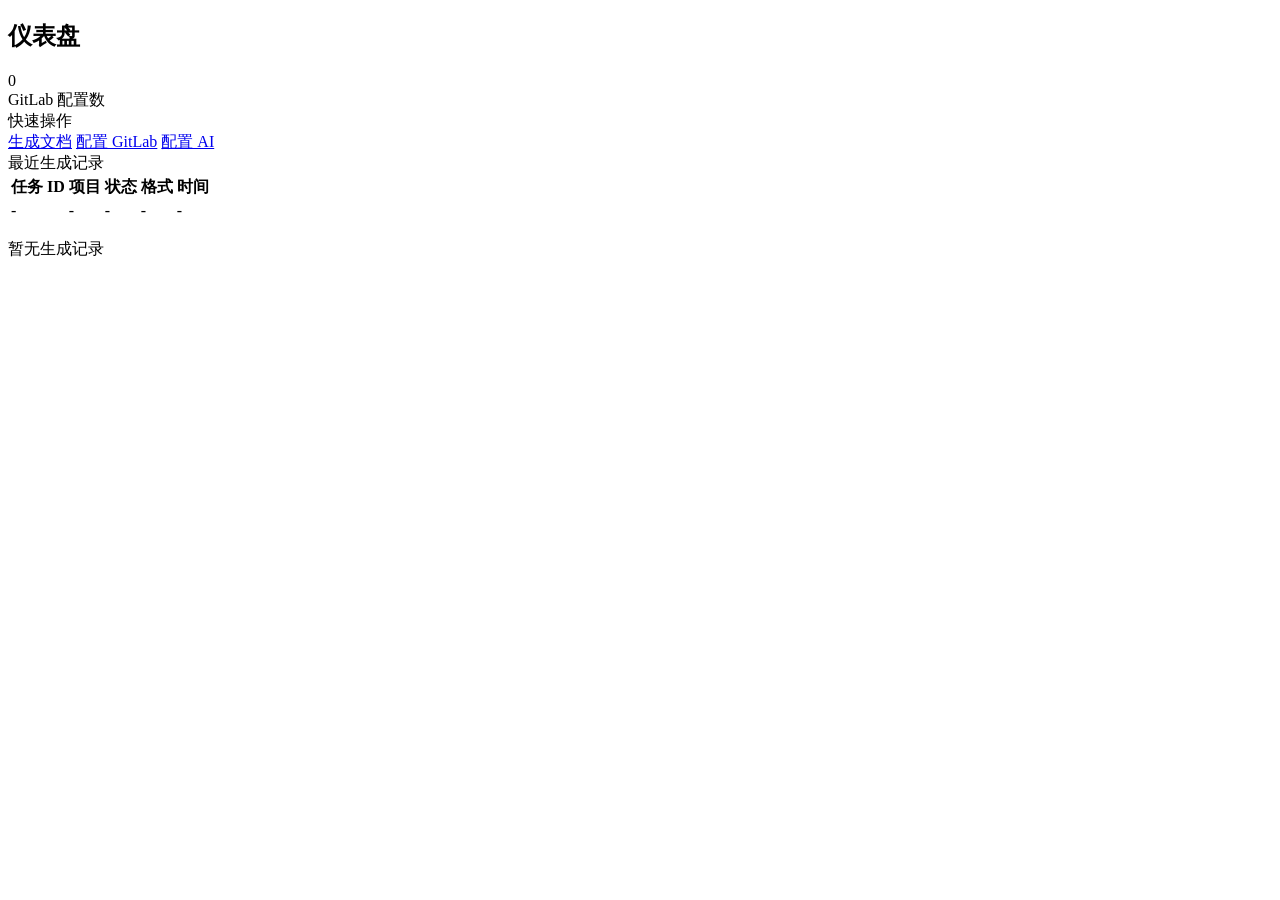
==== devops-ai-web/src/main/resources/templates/index.html @ c373dbd7 "feat(core): 添加AI分类器和配置管理功能 - 实现了AI分类器支持多种LLM供应商（DeepSeek、OpenAI、Anthropic） - 添加了AI配置页面用于设置API密钥和模型参数" ====
<!DOCTYPE html>
<html xmlns:th="http://www.thymeleaf.org">
<head>
    <meta charset="UTF-8">
    <meta name="viewport" content="width=device-width, initial-scale=1.0">
    <title>devops-ai - 仪表盘</title>
    <link rel="stylesheet" href="/css/bootstrap.min.css">
    <link rel="stylesheet" href="/css/app.css">
</head>
<body>
<div th:replace="fragments/sidebar :: sidebar"></div>
<div class="main-content">
    <h2 class="mb-4">仪表盘</h2>

    <div class="row">
        <div class="col-md-4">
            <div class="card stat-card">
                <div class="stat-number" th:text="${configCount}">0</div>
                <div class="stat-label">GitLab 配置数</div>
            </div>
        </div>
        <div class="col-md-8">
            <div class="card">
                <div class="card-header">快速操作</div>
                <div class="card-body">
                    <a href="/generate" class="btn btn-primary me-2">生成文档</a>
                    <a href="/config/gitlab" class="btn btn-secondary me-2">配置 GitLab</a>
                    <a href="/config/ai" class="btn btn-secondary">配置 AI</a>
                </div>
            </div>
        </div>
    </div>

    <div class="card mt-4">
        <div class="card-header">最近生成记录</div>
        <div class="card-body">
            <table class="table" th:if="${not #lists.isEmpty(recentLogs)}">
                <thead>
                <tr>
                    <th>任务 ID</th>
                    <th>项目</th>
                    <th>状态</th>
                    <th>格式</th>
                    <th>时间</th>
                </tr>
                </thead>
                <tbody>
                <tr th:each="log : ${recentLogs}">
                    <td th:text="${log.taskId}">-</td>
                    <td th:text="${log.projectId}">-</td>
                    <td><span class="badge" th:classappend="${log.status == 'completed'} ? 'bg-success' : (${log.status} == 'failed' ? 'bg-danger' : 'bg-warning')" th:text="${log.status}">-</span></td>
                    <td th:text="${log.format}">-</td>
                    <td th:text="${log.createdAt}">-</td>
                </tr>
                </tbody>
            </table>
            <p th:unless="${not #lists.isEmpty(recentLogs)}" class="text-muted">暂无生成记录</p>
        </div>
    </div>
</div>
</body>
</html>
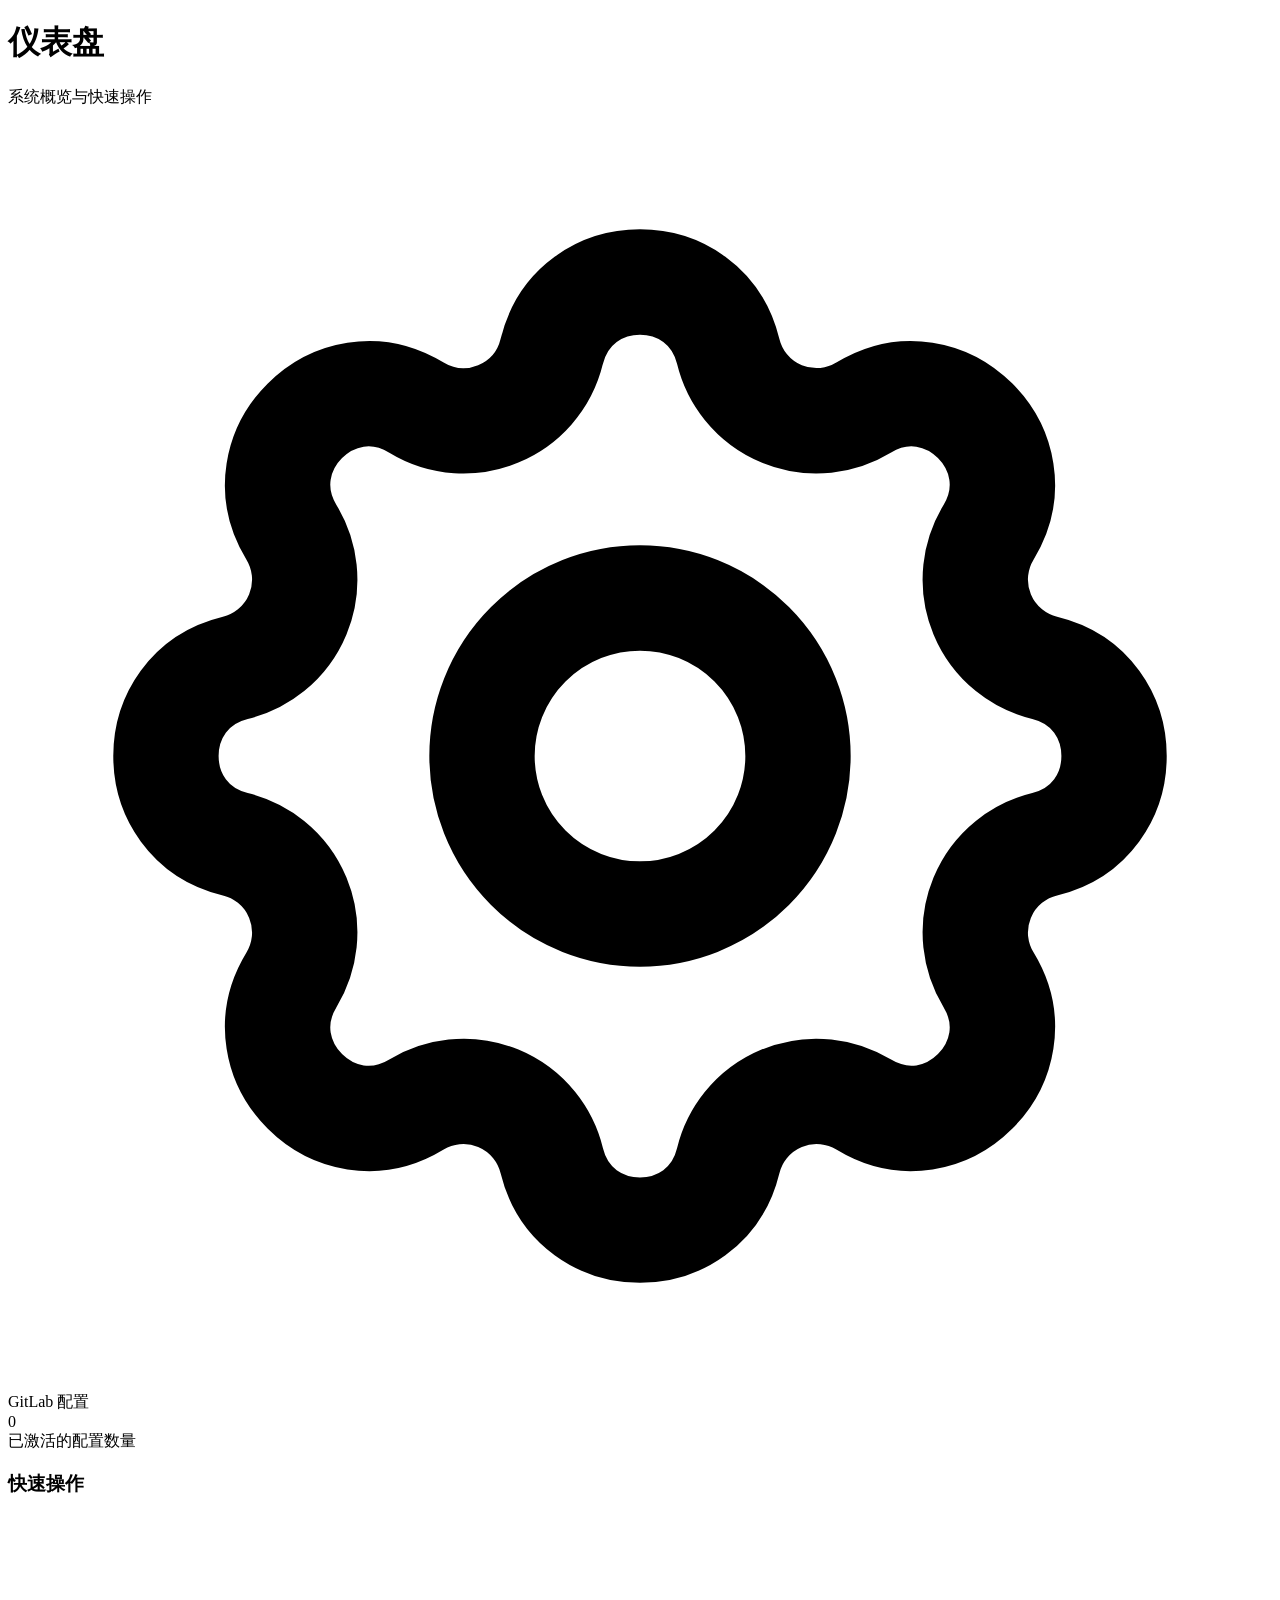
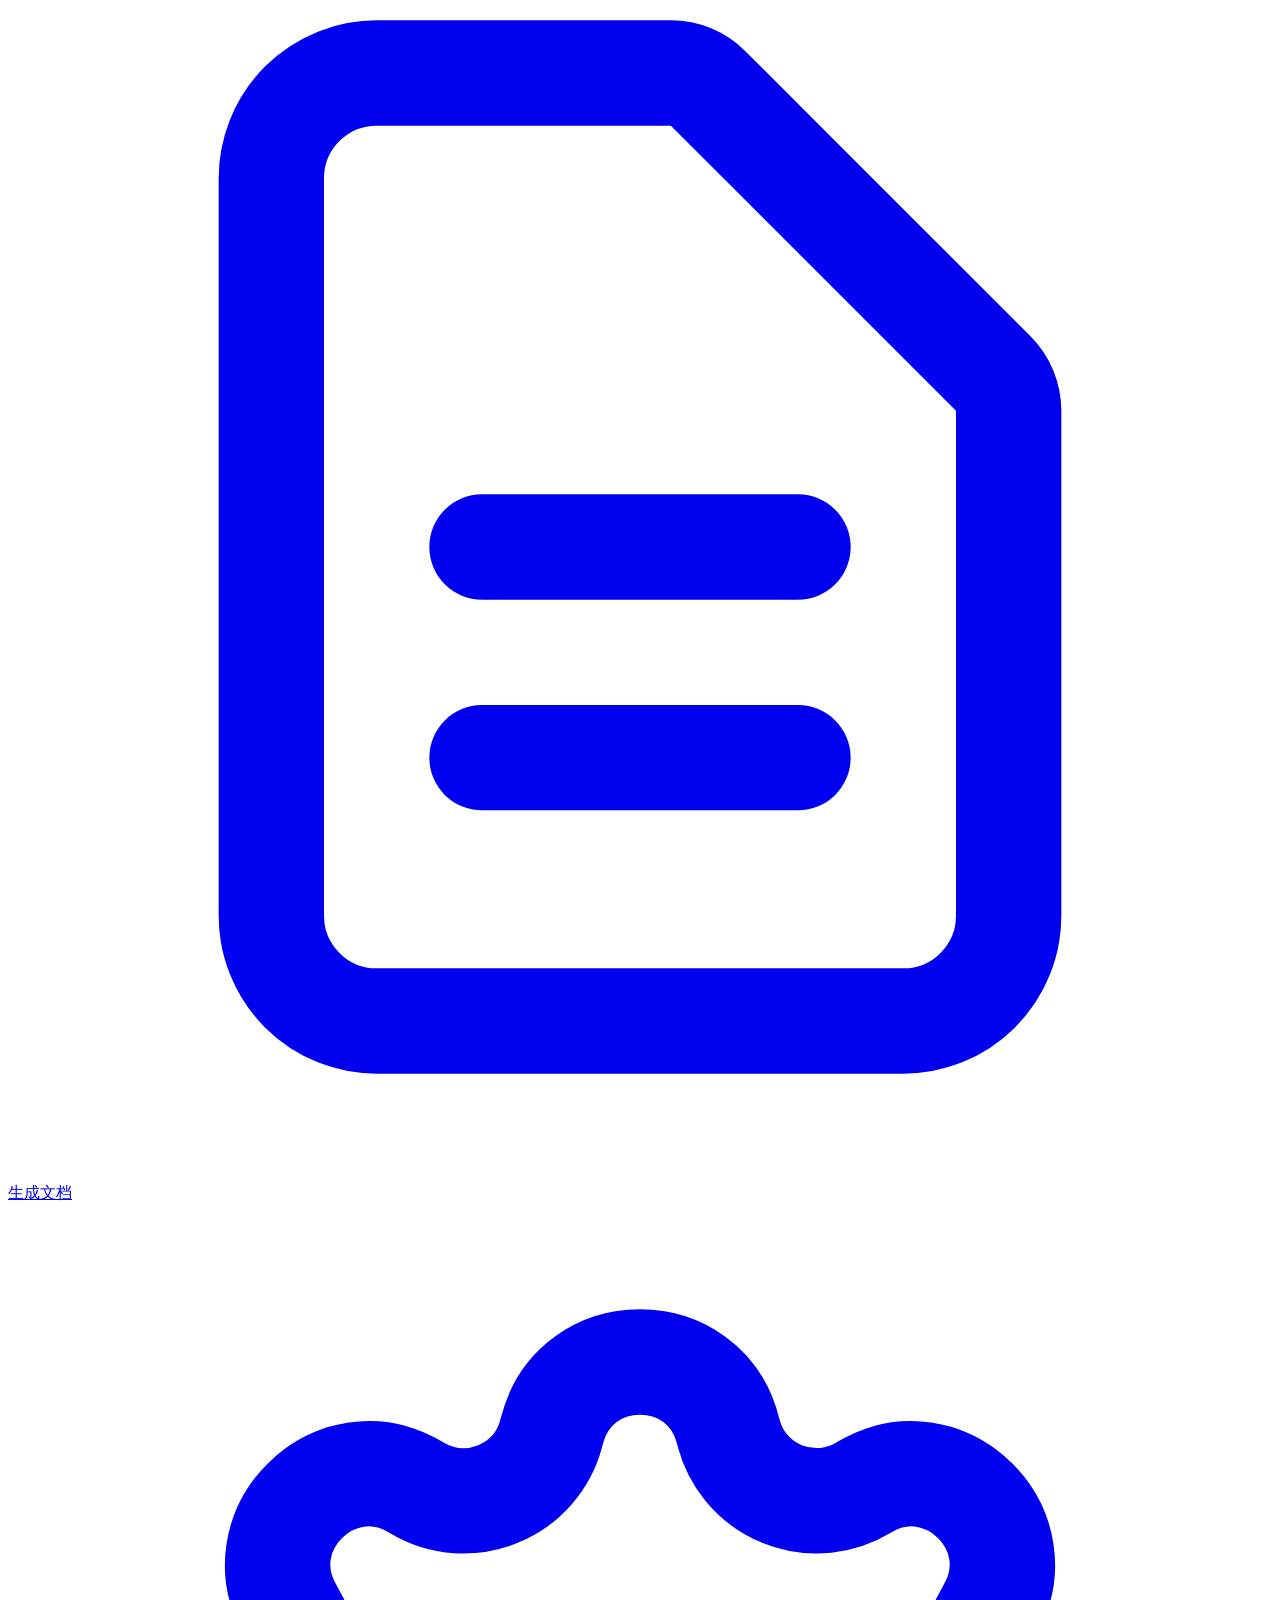
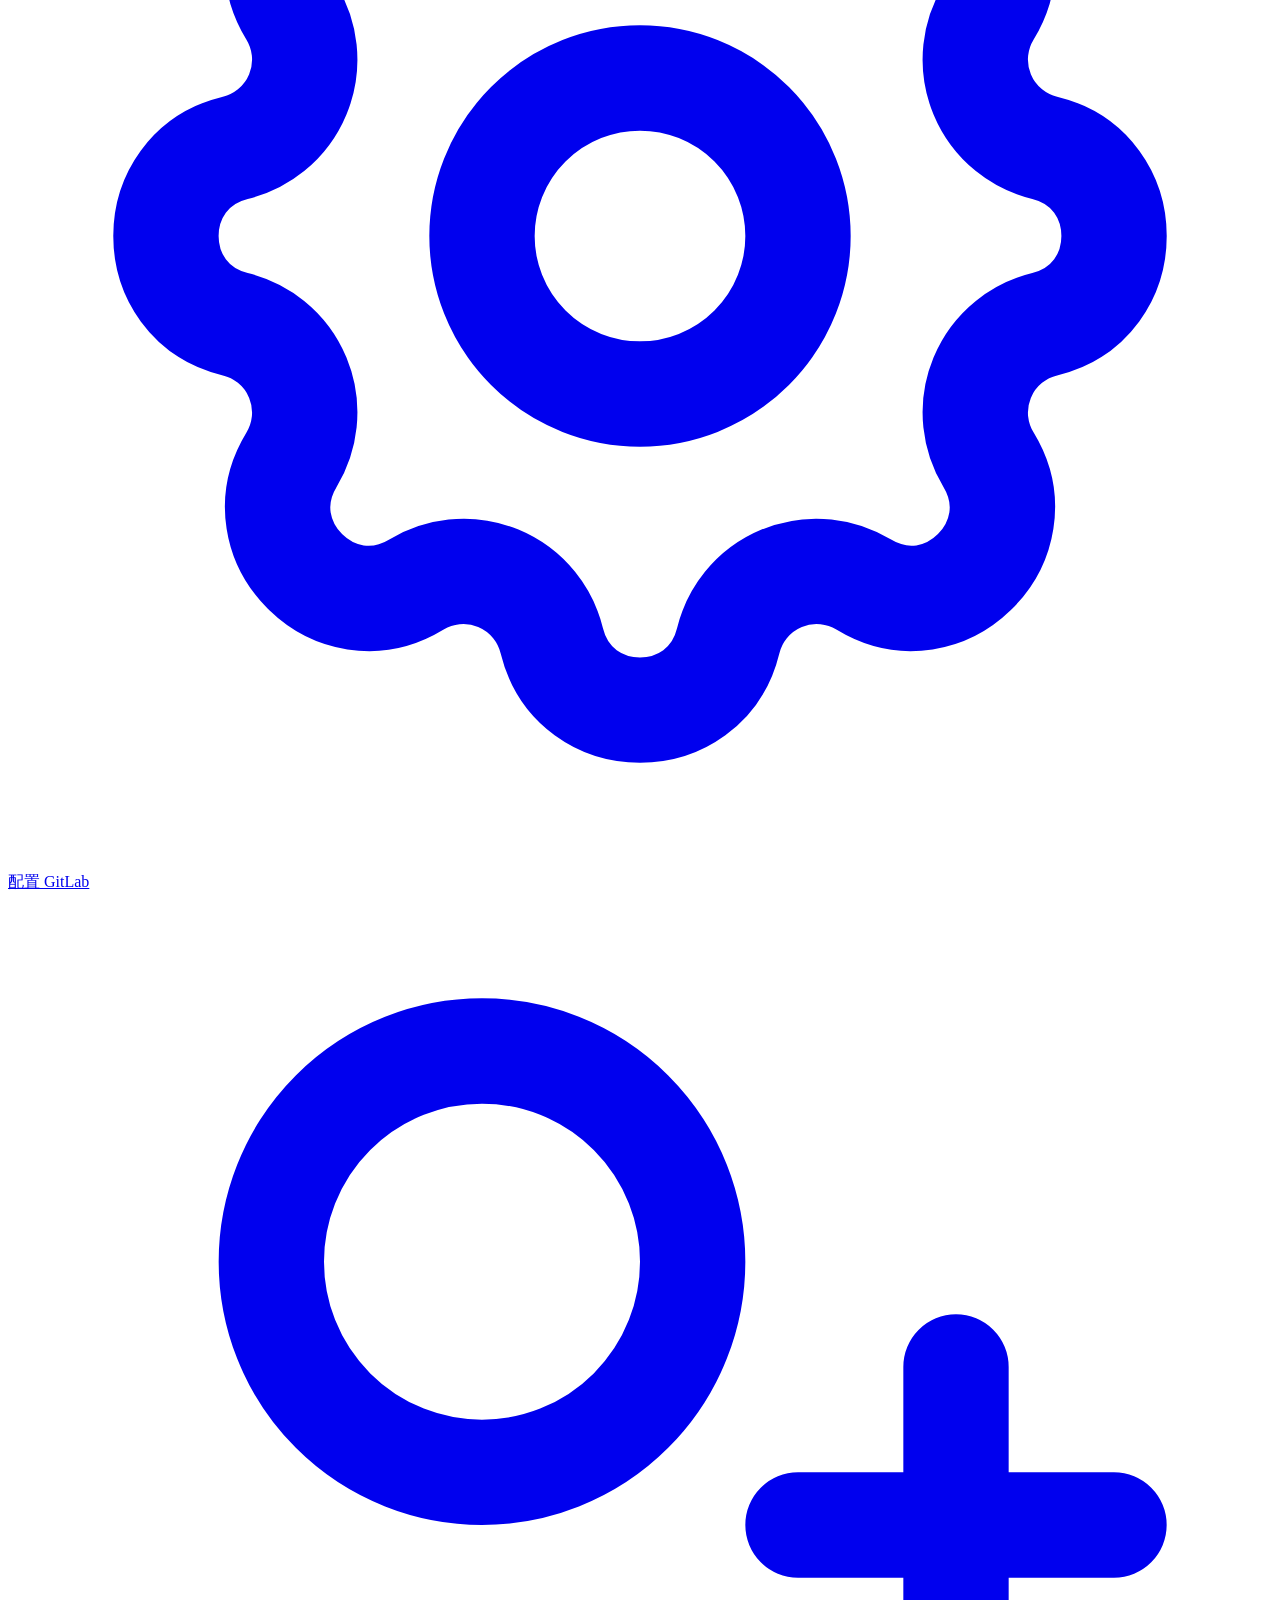
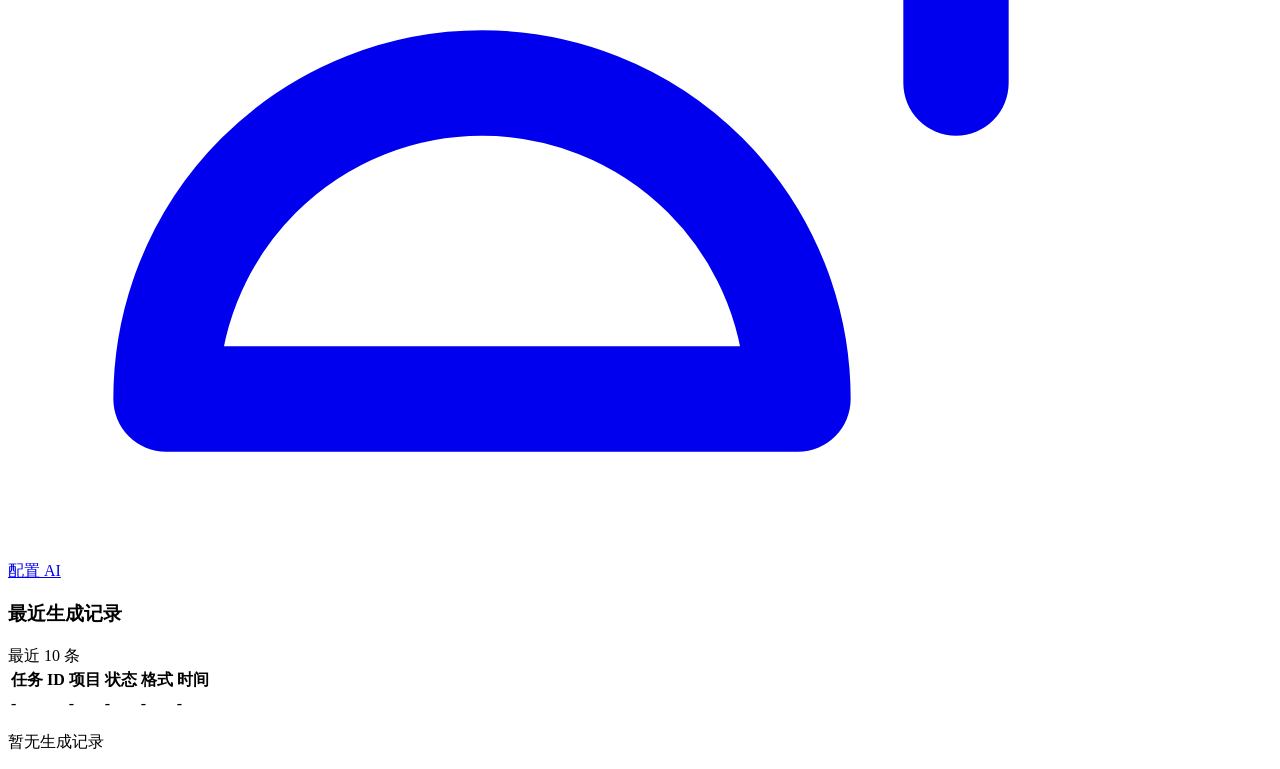
==== commit 2c3fac7c: "refactor(web): 重构AI配置页面并更新相关组件 - 替换Bootstrap样式为Tailwind CSS实现现代化UI设计 - 引入header fragment替代重复的头部标签 - " ====
--- a/devops-ai-web/src/main/resources/templates/index.html
+++ b/devops-ai-web/src/main/resources/templates/index.html
@@ -1,60 +1,99 @@
 <!DOCTYPE html>
-<html xmlns:th="http://www.thymeleaf.org">
-<head>
+<html xmlns:th="http://www.thymeleaf.org" class="bg-[#0A0E14]">
+<head th:replace="fragments/header :: header">
     <meta charset="UTF-8">
     <meta name="viewport" content="width=device-width, initial-scale=1.0">
-    <title>devops-ai - 仪表盘</title>
-    <link rel="stylesheet" href="/css/bootstrap.min.css">
-    <link rel="stylesheet" href="/css/app.css">
+    <title>仪表盘 - devops-ai</title>
 </head>
-<body>
+<body class="bg-[#0A0E14] text-[#E2E8F0] min-h-screen antialiased">
 <div th:replace="fragments/sidebar :: sidebar"></div>
-<div class="main-content">
-    <h2 class="mb-4">仪表盘</h2>
-
-    <div class="row">
-        <div class="col-md-4">
-            <div class="card stat-card">
-                <div class="stat-number" th:text="${configCount}">0</div>
-                <div class="stat-label">GitLab 配置数</div>
+<div class="ml-56 min-h-screen p-8">
+    <div class="max-w-7xl mx-auto">
+        <div class="flex items-center justify-between mb-8">
+            <div>
+                <h1 class="text-xl font-semibold text-[#F8FAFC] tracking-tight">仪表盘</h1>
+                <p class="text-sm text-[#64748B] mt-1">系统概览与快速操作</p>
             </div>
         </div>
-        <div class="col-md-8">
-            <div class="card">
-                <div class="card-header">快速操作</div>
-                <div class="card-body">
-                    <a href="/generate" class="btn btn-primary me-2">生成文档</a>
-                    <a href="/config/gitlab" class="btn btn-secondary me-2">配置 GitLab</a>
-                    <a href="/config/ai" class="btn btn-secondary">配置 AI</a>
+
+        <div class="grid grid-cols-12 gap-5">
+            <div class="col-span-12 lg:col-span-4">
+                <div class="bg-[#0F172A] rounded-xl border border-[#1E293B] p-6 card-hover">
+                    <div class="flex items-center gap-3 mb-3">
+                        <div class="w-10 h-10 rounded-lg bg-[#22C55E]/10 flex items-center justify-center">
+                            <svg class="w-5 h-5 text-[#22C55E]" fill="none" stroke="currentColor" viewBox="0 0 24 24">
+                                <path stroke-linecap="round" stroke-linejoin="round" stroke-width="2" d="M10.325 4.317c.426-1.756 2.924-1.756 3.35 0a1.724 1.724 0 002.573 1.066c1.543-.94 3.31.826 2.37 2.37a1.724 1.724 0 001.066 2.573c1.756.426 1.756 2.924 0 3.35a1.724 1.724 0 00-1.066 2.573c.94 1.543-.826 3.31-2.37 2.37a1.724 1.724 0 00-2.573 1.066c-.426 1.756-2.924 1.756-3.35 0a1.724 1.724 0 00-2.573-1.066c-1.543.94-3.31-.826-2.37-2.37a1.724 1.724 0 00-1.066-2.573c-1.756-.426-1.756-2.924 0-3.35a1.724 1.724 0 001.066-2.573c-.94-1.543.826-3.31 2.37-2.37.996.608 2.296.07 2.572-1.065z"/>
+                                <path stroke-linecap="round" stroke-linejoin="round" stroke-width="2" d="M15 12a3 3 0 11-6 0 3 3 0 016 0z"/>
+                            </svg>
+                        </div>
+                        <span class="text-sm font-medium text-[#94A3B8]">GitLab 配置</span>
+                    </div>
+                    <div class="text-4xl font-bold text-[#F8FAFC] tracking-tight" th:text="${configCount}">0</div>
+                    <div class="mt-2 text-xs text-[#64748B]">已激活的配置数量</div>
+                </div>
+            </div>
+
+            <div class="col-span-12 lg:col-span-8">
+                <div class="bg-[#0F172A] rounded-xl border border-[#1E293B] p-6 h-full">
+                    <h3 class="text-sm font-medium text-[#94A3B8] mb-4">快速操作</h3>
+                    <div class="flex flex-wrap gap-3">
+                        <a href="/generate" class="btn-primary inline-flex items-center gap-2 px-4 py-2.5 rounded-lg bg-[#22C55E] text-[#0F172A] text-sm font-medium no-underline">
+                            <svg class="w-4 h-4" fill="none" stroke="currentColor" viewBox="0 0 24 24">
+                                <path stroke-linecap="round" stroke-linejoin="round" stroke-width="2" d="M9 12h6m-6 4h6m2 5H7a2 2 0 01-2-2V5a2 2 0 012-2h5.586a1 1 0 01.707.293l5.414 5.414a1 1 0 01.293.707V19a2 2 0 01-2 2z"/>
+                            </svg>
+                            生成文档
+                        </a>
+                        <a href="/config/gitlab" class="btn-ghost inline-flex items-center gap-2 px-4 py-2.5 rounded-lg border border-[#1E293B] text-[#94A3B8] text-sm font-medium no-underline hover:text-[#F8FAFC]">
+                            <svg class="w-4 h-4" fill="none" stroke="currentColor" viewBox="0 0 24 24">
+                                <path stroke-linecap="round" stroke-linejoin="round" stroke-width="2" d="M10.325 4.317c.426-1.756 2.924-1.756 3.35 0a1.724 1.724 0 002.573 1.066c1.543-.94 3.31.826 2.37 2.37a1.724 1.724 0 001.066 2.573c1.756.426 1.756 2.924 0 3.35a1.724 1.724 0 00-1.066 2.573c.94 1.543-.826 3.31-2.37 2.37a1.724 1.724 0 00-2.573 1.066c-.426 1.756-2.924 1.756-3.35 0a1.724 1.724 0 00-2.573-1.066c-1.543.94-3.31-.826-2.37-2.37a1.724 1.724 0 00-1.066-2.573c-1.756-.426-1.756-2.924 0-3.35a1.724 1.724 0 001.066-2.573c-.94-1.543.826-3.31 2.37-2.37.996.608 2.296.07 2.572-1.065z"/>
+                                <path stroke-linecap="round" stroke-linejoin="round" stroke-width="2" d="M15 12a3 3 0 11-6 0 3 3 0 016 0z"/>
+                            </svg>
+                            配置 GitLab
+                        </a>
+                        <a href="/config/ai" class="btn-ghost inline-flex items-center gap-2 px-4 py-2.5 rounded-lg border border-[#1E293B] text-[#94A3B8] text-sm font-medium no-underline hover:text-[#F8FAFC]">
+                            <svg class="w-4 h-4" fill="none" stroke="currentColor" viewBox="0 0 24 24">
+                                <path stroke-linecap="round" stroke-linejoin="round" stroke-width="2" d="M13 7a4 4 0 11-8 0 4 4 0 018 0zM3 21a6 6 0 0112 0H3zM18 9v6m-3-3h6"/>
+                            </svg>
+                            配置 AI
+                        </a>
+                    </div>
                 </div>
             </div>
         </div>
-    </div>
 
-    <div class="card mt-4">
-        <div class="card-header">最近生成记录</div>
-        <div class="card-body">
-            <table class="table" th:if="${not #lists.isEmpty(recentLogs)}">
-                <thead>
-                <tr>
-                    <th>任务 ID</th>
-                    <th>项目</th>
-                    <th>状态</th>
-                    <th>格式</th>
-                    <th>时间</th>
-                </tr>
-                </thead>
-                <tbody>
-                <tr th:each="log : ${recentLogs}">
-                    <td th:text="${log.taskId}">-</td>
-                    <td th:text="${log.projectId}">-</td>
-                    <td><span class="badge" th:classappend="${log.status == 'completed'} ? 'bg-success' : (${log.status} == 'failed' ? 'bg-danger' : 'bg-warning')" th:text="${log.status}">-</span></td>
-                    <td th:text="${log.format}">-</td>
-                    <td th:text="${log.createdAt}">-</td>
-                </tr>
-                </tbody>
-            </table>
-            <p th:unless="${not #lists.isEmpty(recentLogs)}" class="text-muted">暂无生成记录</p>
+        <div class="bg-[#0F172A] rounded-xl border border-[#1E293B] mt-5">
+            <div class="px-6 py-4 border-b border-[#1E293B] flex items-center justify-between">
+                <h3 class="text-sm font-medium text-[#F8FAFC]">最近生成记录</h3>
+                <span class="text-xs text-[#64748B]">最近 10 条</span>
+            </div>
+            <div class="p-6">
+                <table class="w-full" th:if="${not #lists.isEmpty(recentLogs)}">
+                    <thead>
+                        <tr class="text-left">
+                            <th class="pb-3 pr-4 text-[#64748B]">任务 ID</th>
+                            <th class="pb-3 pr-4 text-[#64748B]">项目</th>
+                            <th class="pb-3 pr-4 text-[#64748B]">状态</th>
+                            <th class="pb-3 pr-4 text-[#64748B]">格式</th>
+                            <th class="pb-3 text-[#64748B]">时间</th>
+                        </tr>
+                    </thead>
+                    <tbody>
+                        <tr th:each="log : ${recentLogs}" class="border-t border-[#1E293B] fade-in">
+                            <td class="py-3 pr-4 text-sm text-[#94A3B8] font-mono" th:text="${log.taskId}">-</td>
+                            <td class="py-3 pr-4 text-sm text-[#E2E8F0]" th:text="${log.projectId}">-</td>
+                            <td class="py-3 pr-4">
+                                <span class="inline-flex items-center px-2 py-0.5 rounded text-xs font-medium"
+                                      th:classappend="${log.status == 'completed'} ? 'bg-[#22C55E]/10 text-[#22C55E]' :
+                                      (${log.status} == 'failed' ? 'bg-red-500/10 text-red-400' : 'bg-yellow-500/10 text-yellow-400')"
+                                      th:text="${log.status}">-</span>
+                            </td>
+                            <td class="py-3 pr-4 text-sm text-[#94A3B8]" th:text="${log.format}">-</td>
+                            <td class="py-3 text-sm text-[#64748B]" th:text="${log.createdAt}">-</td>
+                        </tr>
+                    </tbody>
+                </table>
+                <p th:unless="${not #lists.isEmpty(recentLogs)}" class="text-sm text-[#64748B] text-center py-8">暂无生成记录</p>
+            </div>
         </div>
     </div>
 </div>
